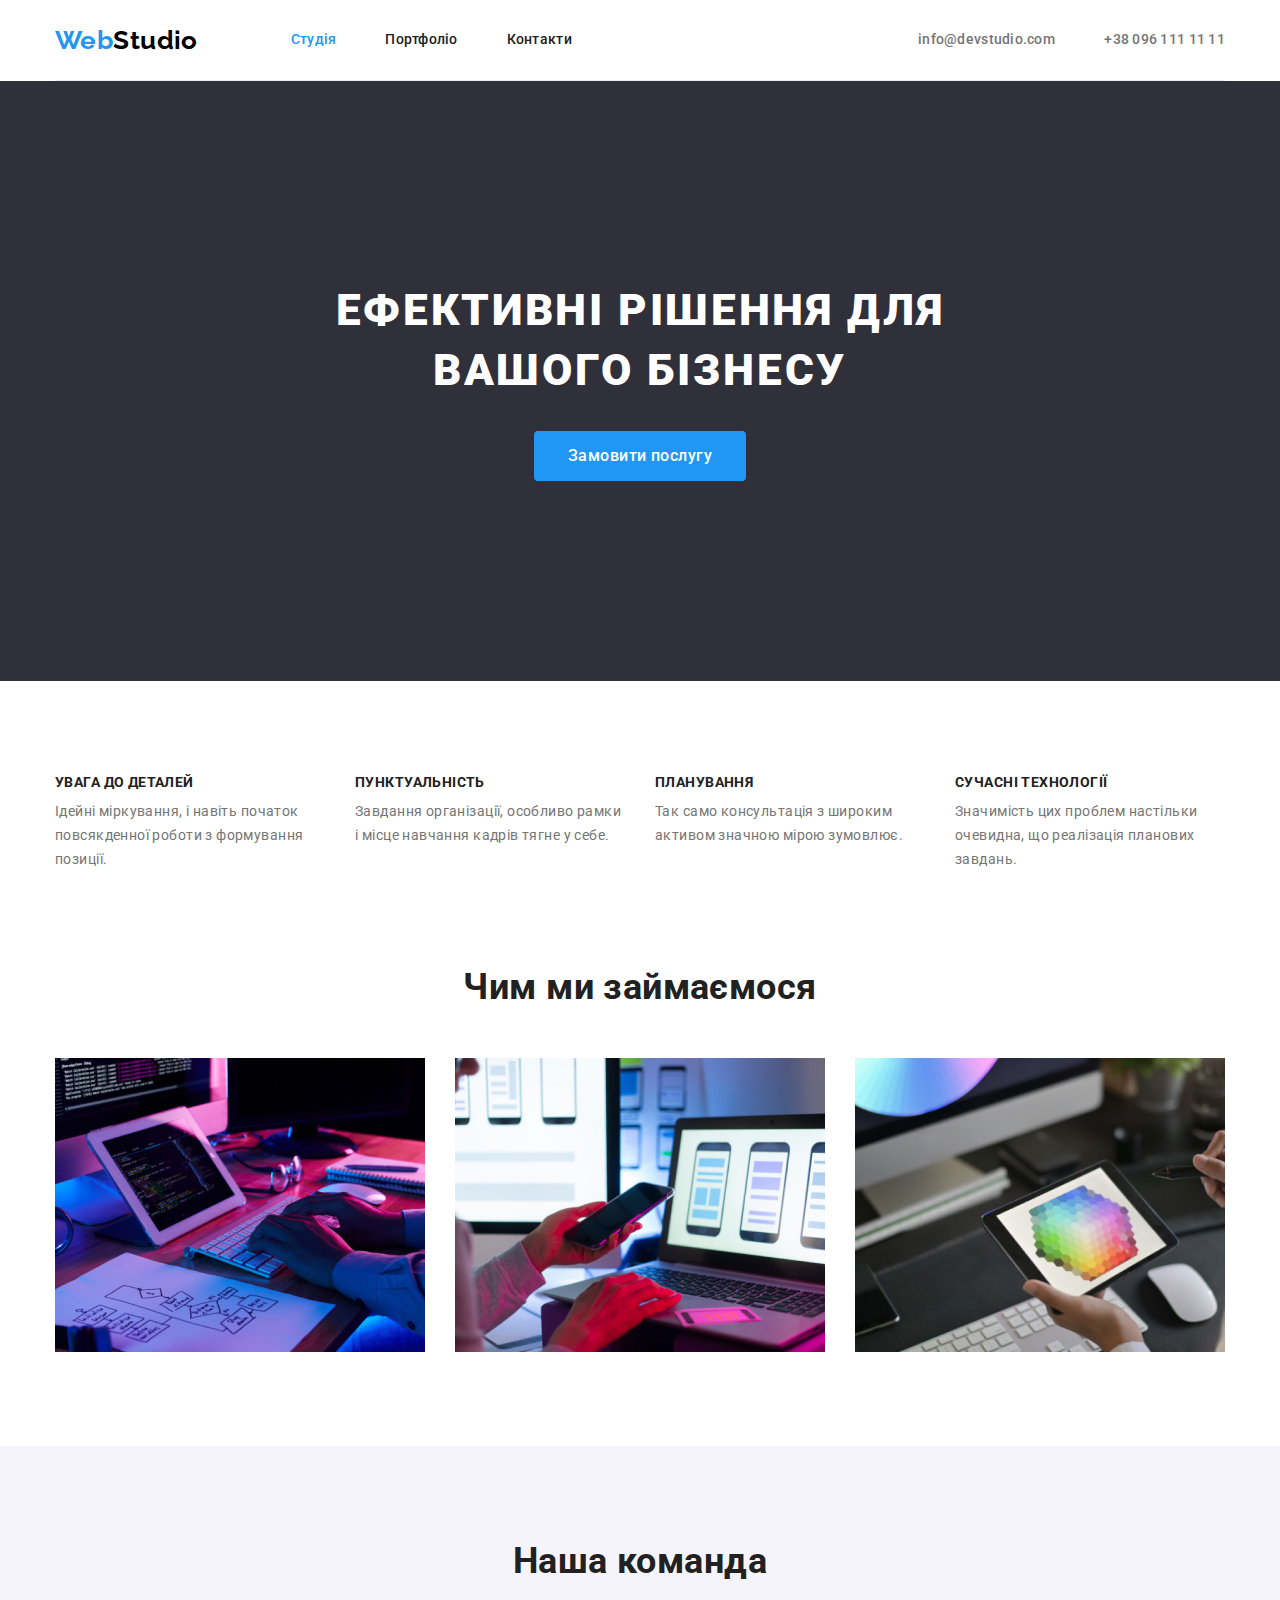
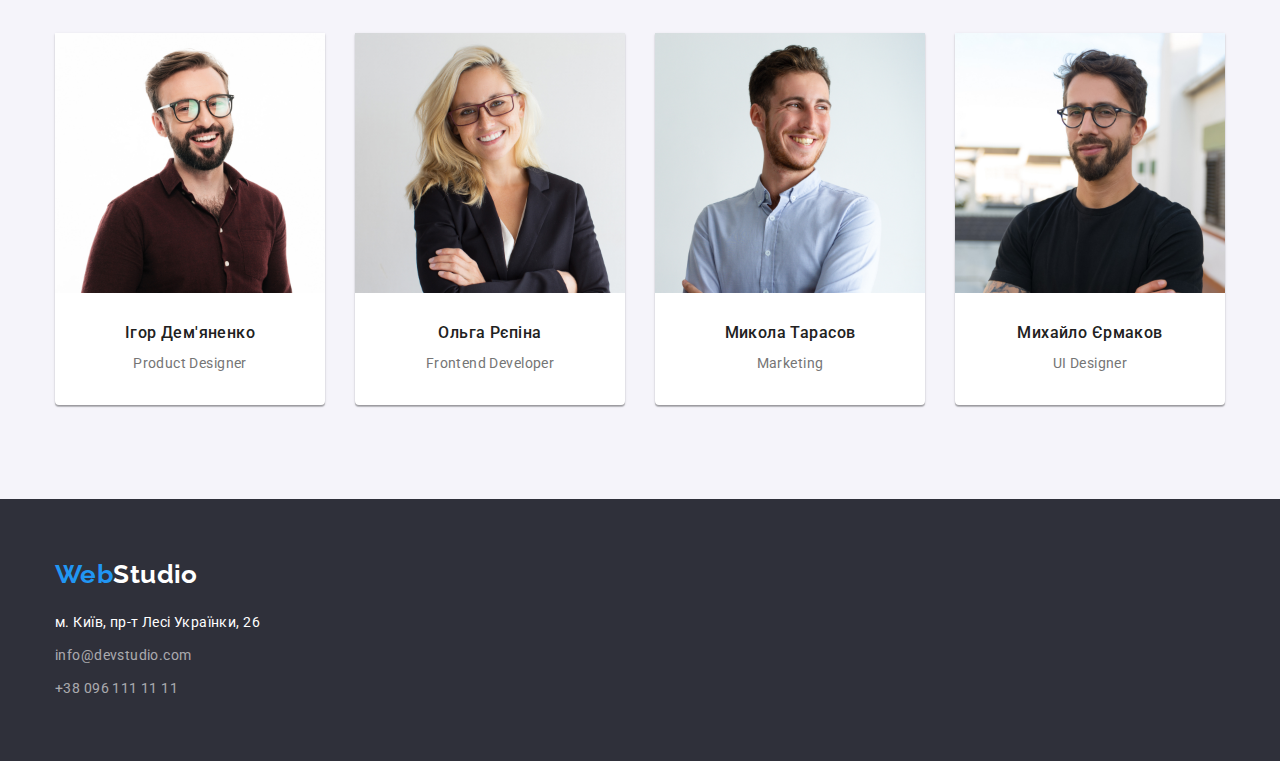
==== index.html @ c817c8e4 "третє дз на перевірку" ====
<!DOCTYPE html>
<html lang="uk">
<head>
    <meta charset="UTF-8">
    <meta http-equiv="X-UA-Compatible" content="IE=edge">
    <meta name="viewport" content="width=device-width, initial-scale=1.0">
    <title>Document</title>
    <link rel="preconnect" href="https://fonts.googleapis.com">
    <link rel="preconnect" href="https://fonts.gstatic.com" crossorigin>
    <link href="https://fonts.googleapis.com/css2?family=Raleway:wght@700&family=Roboto:wght@400;500;700;900&display=swap"
      rel="stylesheet">

    <link rel="stylesheet" href="https://cdnjs.cloudflare.com/ajax/libs/modern-normalize/1.1.0/modern-normalize.min.css">

    <link rel="stylesheet" href="./css/styles.css">
</head>
<body>
  <header class="container">
    <div class="header">
      <nav class="header-nav">
      <a href="" class="logo">
        Web<span class="header-logo-accent">Studio</span>
      </a>
    
      <ul class="header-pagination list">
        <li><a href="./index.html" class="header-pagination-item current">Студія</a></li>
        <li><a href="./portfolio.html" class="header-pagination-item" list>Портфоліо</a></li>
        <li><a href="" class="header-pagination-item" list>Контакти</a></li>
      </ul>
      </nav>

     <ul class="header-contacts list">
      <li><a href="" class="header-contacts-item">info@devstudio.com</a></li>
      <li><a href="" class="header-contacts-item">+38 096 111 11 11</a></li>
     </ul>
    </div>
  </header>

  <main>
    <section class="hero">
      <div class="container hero">
        <h1 class="hero-title">Ефективні рішення для<br>вашого бізнесу</h1>
        <button class="hero-button">Замовити послугу</button>
      </div>
    </section>

    <section class="section">
      <div class="container">
        <h2 class="none">Приорітети в роботі компанії</h2>
        <ul class="list content">
                <li class="content-items">
                  <h3 class="section-subtitle">УВАГА ДО ДЕТАЛЕЙ</h3>
                  <p class="content-text">Ідейні міркування, і навіть початок повсякденної роботи з формування позиції.</p>
                </li>
                <li class="content-items">
                  <h3 class="section-subtitle">ПУНКТУАЛЬНІСТЬ</h3>
                  <p class="content-text">Завдання організації, особливо рамки і місце навчання кадрів тягне у себе.</p>
                </li>
                <li class="content-items">
                  <h3 class="section-subtitle">ПЛАНУВАННЯ</h3>
                  <p class="content-text">Так само консультація з широким активом значною мірою зумовлює.</p>
                </li>
                <li class="content-items">
                  <h3 class="section-subtitle">СУЧАСНІ ТЕХНОЛОГІЇ</h3>
                  <p class="content-text">Значимість цих проблем настільки очевидна, що реалізація планових завдань.</p>
                </li>
        </ul>
      </div>
    </section>
    
    <section class="section">
      <div class="container work">
        <h2 class="section-title">Чим ми займаємося</h2>
        <ul class="list content-work">
          <li class="list">
            <img src="./images/img1.jpg" alt="Людина пише програмний код на планшеті" width="370">
          </li>
          <li class="list">
            <img src="./images/img2.jpg" alt="Дівчина сидить с телефоном в руках за ноутбуком" width="370">
          </li>
          <li class="list">
            <img src="./images/img3.jpg" alt="Людина вибирає колір с колажу на планшеті" width="370">
          </li>
        </ul>      
      </div>
    </section>
    
    <section class="section team">
      <div class="container team">
        <h2 class="section-title">Наша команда</h2>
        <ul class="list">
          <li class="team-portfolio">
            <img src="./images/img4.jpg" alt="Праціник посміхається" width="270">
            <h3 class="section-subject">Ігор Дем'яненко</h3>
            <p class="desc">Product Designer</p>
          </li>
          <li class="team-portfolio">
            <img src="./images/img5.jpg" alt="Працівниця" width="270">
            <h3 class="section-subject">Ольга Рєпіна</h3>
            <p class="desc">Frontend Developer</p>
          </li>
          <li class="team-portfolio">
            <img src="./images/img6.jpg" alt="Праціник посміхається" width="270">
            <h3 class="section-subject">Микола Тарасов</h3>
            <p class="desc">Marketing</p>
          </li>
          <li class="team-portfolio">
            <img src="./images/img7.jpg" alt width="270">
            <h3 class="section-subject">Михайло Єрмаков</h3>
            <p class="desc">UI Designer</p>
          </li>
        </ul>
      </div>
    </section>
  </main>

  <footer class="footer">
    <div class="container">
      <a href="" class="logo">
        Web<span class="footer-logo-accent">Studio</span>
      </a>

      <address class="address">
        <ul class="list">
          <li class="footer-item"><a href="" class="footer-address">м. Київ, пр-т Лесі Українки, 26</a></li>
          <li class="footer-item"><a href="" class="footer-contacts">info@devstudio.com</a></li>
          <li class="footer-item"><a href="" class="footer-contacts">+38 096 111 11 11</a></li>
        </ul>
        </address>
    </div>
  </footer>
</body>
</html>
---- css/styles.css ----
/* другорядний колір тексту  #212121  */
/* основний колір тексту #757575 */
/* акцент #2196F3  */
/* білий #FFFFFF */
/* фон #FFFFFF */
/* другорядний фон #F5F4FA */
/* фон футер герой #2F303A */
/* другорядний текст футер rgba(255, 255, 255, 0.6) */
/*  логотип хедер #000000 #2196F3 */
/* логотип футер #2196F3 #FFFFFF */
/* фон кнопкі #F5F4FA */
/* border: 1px solid #ECECEC; */



:root {
    --primary-text-color: #757575;
    --title-text-color: #212121;
    --accent-color: #2196F3;
    --primary-white-color: #FFFFFF;
    --minor-white-color: #F5F4FA;
    --hero-footer-background-color: #2F303A;
    --footer-text-color:rgba(255, 255, 255, 0.6);
    --header-logo: #000000;
    --primery-border-color: #ECECEC;
}


*,
*::before,
*::after {
    box-sizing: border-box;
}

img  {
    display: block;
}

h1, h2, h3, h4, h5, h6, p {
    margin: 0px;
}

ul {
    list-style: none;
    margin: 0px;
    padding: 0px;
}


body {
    background-color: var(--primary-white-color);
    color: var(--primary-text-color);

    font-family: 'Roboto', sans-serif;
    font-size: 14px;
    line-height: 1.71;
    letter-spacing: 0.03em;
}



.list {
    list-style: none;
    
}

/* 1. header */

.header {
    display: flex;
    justify-content: space-between;
    align-items: center;
    border-bottom: 1px solid var(--primery-border-color);

}

.header-pagination .header-pagination-item.current,
.header-pagination .header-pagination-item.current {
    color: var(--accent-color);
    text-decoration: none;
}

.container {
    width: 1200px;
    padding-left: 15px;
    padding-right: 15px;
    margin: 0 auto;
}

.header-nav {
    display: flex;
    align-items:center;
}

/* 1.1. header-nav */

.logo {
 
    cursor: default;

    color:var(--accent-color);
    
    font-family: 'Raleway';
    font-weight: 700;
    font-size: 26px;
    line-height: 1.19;
    text-decoration: none;
}

.header-logo-accent {
    color:var(--header-logo);
}


.header-pagination-item {
    display: block;

    color: var(--title-text-color);
    
    font-weight: 500;
    font-size: 14px;
    line-height: 1.14;
    letter-spacing: 0.02em;
    text-decoration: none;
}

.header-pagination {
    display: flex;
    width: 281px;
    justify-content: space-between;
    margin-top: 32px;
    margin-bottom: 32px;
    margin-left: 93px;
    padding: 0px;
}

.header-pagination-item:hover {
    color:var(--accent-color);
}

.header-pagination-item:focus {
    color:var(--accent-color);
}


/* 1.2. header-contacts */

.header .header-contacts.list {
    display: flex;
    width: 307px;
    justify-content:space-between;
    margin-top: 0px;
    margin-bottom: 0px;
}

.header-contacts-item {
    display: block;
    
    color:var(--primary-text-color);

    font-weight: 500;
    font-size: 14px;
    line-height: 1.14;
    letter-spacing: 0.02em;
    text-decoration: none;
}

.header-contacts-item:hover {
    color: var(--accent-color);
}

.header-contacts-item:focus {
    color: var(--accent-color);
}

.header-contacts {
    padding: 0px;
}

/* 2. main */

/* 2.1. section-hero */

.hero {
    text-align: center;
    background-color: var(--hero-footer-background-color);
}

.hero-title {
    padding-top: 200px;
    margin-top: 0px;
    margin-bottom: 30px;
    

    color: var(--primary-white-color);
    
    font-weight: 900;
    font-size: 44px;
    line-height: 1.36;
    text-align: center;
    letter-spacing: 0.06em;
    text-transform: uppercase;
}

.hero-button {
    border-radius: 4px;
    padding-left: 32px;
    padding-right: 32px;
    padding-top: 10px;
    padding-bottom: 10px;
    margin-bottom: 200px;

    

    color: var(--primary-white-color);
    background-color: var(--accent-color);
    border-color: transparent;

    font-family: 'Roboto';
    font-weight: 500;
    font-size: 16px;
    line-height: 1.62;
    letter-spacing: 0.03em;
    text-align: center;
}

/* 2.2. section-Приорітети в роботі компанії */

.none {
    display: none;
}

.section-subtitle {
    margin-top: 0px;
    margin-bottom: 10px;


    color: var(--title-text-color);

    font-weight: 700;
    font-size: 14px;
    line-height: 1.14;
    text-transform: uppercase;
}

.content {
    display: flex;
    justify-content: space-between;
    margin: 0px;
    padding: 0px;

}

.content-items {
    display: block;
    width: 270px;
}

.content-text {
    padding: 0px;
    margin: 0px;
}

.list.content {
    margin-top: 94px;
}


/* 2.3. section-Чим ми займаємося */

.container.work {
    margin-top: 94px;
}

.section-title {
    margin: 0px;
    color: var(--title-text-color);

    font-weight: 700;
    font-size: 36px;
    line-height: 1.17;
    text-align: center;
}

.content-work {
    display: flex;
    justify-content: space-between;
    padding-left: 0px;
    margin-top: 0px;
    margin-bottom: 0px;
    
}

.container.work .section-title {
    margin-bottom: 50px;
}

/* 2.3. section-Наша команда */

.section.team {
    background-color: var(--minor-white-color);
    margin-top: 94px;
    
}

.section-subject {
    color: var(--title-text-color);

    font-weight: 500;
    font-size: 16px;
    line-height: 1.19;
}

.desc {
    font-size: 14px;
    line-height: 1.71;
}

.container.team .list {
    display: flex;
    justify-content: space-between;
    margin-top: 0px;
    padding-left: 0px;
    margin-top: 50px;
    margin-bottom: 0px;
    padding-bottom: 94px;

}
.container.team .section-subject {
    margin-top: 30px;
    margin-bottom: 10px;
    text-align: center;
}

.container.team p {
    margin-top: 0px;
    margin-bottom: 30px;
    text-align: center;
    
}

.team-portfolio {
    background-color: var(--primary-white-color);
    box-shadow: 0px 1px 3px rgba(0, 0, 0, 0.12), 0px 1px 1px rgba(0, 0, 0, 0.14), 0px 2px 1px rgba(0, 0, 0, 0.2);
    border-radius: 0px 0px 4px 4px;
}

.container.team .section-title {
    padding-top: 94px;
    margin-top: 0px;
}



/* 3. footer */

.footer {
    background-color: var(--hero-footer-background-color);

}

.footer-logo-accent {
    color: var(--primary-white-color);
}

.footer-contacts {
    cursor: default;
    
    color: var(--footer-text-color);

    text-decoration: none;
}

.footer-address {
    cursor: default;

    color: var(--primary-white-color);

    text-decoration: none;
    
}

.address {
    display: inline;
    font-style: normal;
}

.footer .container {
    padding-top: 60px;
    padding-bottom: 60px;
}


.footer .container .address .list {
    margin-top: 20px;
    margin-bottom: 0px;
    padding-left: 0px;

}

.footer-item {
    margin-bottom: 9px;   
}

.footer .footer-item:last-child {
    margin-bottom: 0px;
}



/* 4. main-portfolio */

.container.main {
    padding-top: 94px;
    padding-bottom: 94px;

}

.main-portfolio-button {
    padding-left: 22px;
    padding-right: 22px;
    padding-top: 6px;
    padding-bottom: 6px;
    border-radius: 4px;
    border: none;

    font-family: 'Roboto';
    font-weight: 500;
    font-size: 16px;
    line-height: 1.62;
    letter-spacing: 0.03em;

    color: var(--title-text-color);

    background-color: var(--minor-white-color);
}

.main-portfolio-button.first {
    padding-left: 25px;
    padding-right: 25px;
}

.btn {
    display: flex;
    width: 575px;
    justify-content: space-between;
    margin: 0 auto;
}



.main-portfolio-button:hover, 
.main-portfolio-button:focus {
    color: var(--primary-white-color);

    background-color: var(--accent-color);

    cursor: pointer;
}

.main-portfolio-title {
    margin-top: 20px;
    padding-left: 24px;
    margin-bottom: 20px;
    
    font-weight: 700;
    font-size: 18px;
    line-height: 2;
    letter-spacing: 0.06em;

    color: var(--title-text-color);
}

.main-portfolio-text {
    padding-bottom: 4px;
    padding-left: 24px;
    
    font-size: 16px;
    line-height: 1.88;
    
}



.list.portfolio {
    display: flex;
    flex-wrap: wrap;
    margin-top: 34px;
    
}

.pages {
    margin-right: 30px;
    margin-bottom: 30px;
}

.pages:nth-child(3n) {
    margin-right: 0px;
}

.pages:nth-last-child(-n+3) {
    margin-bottom: 0px;
}
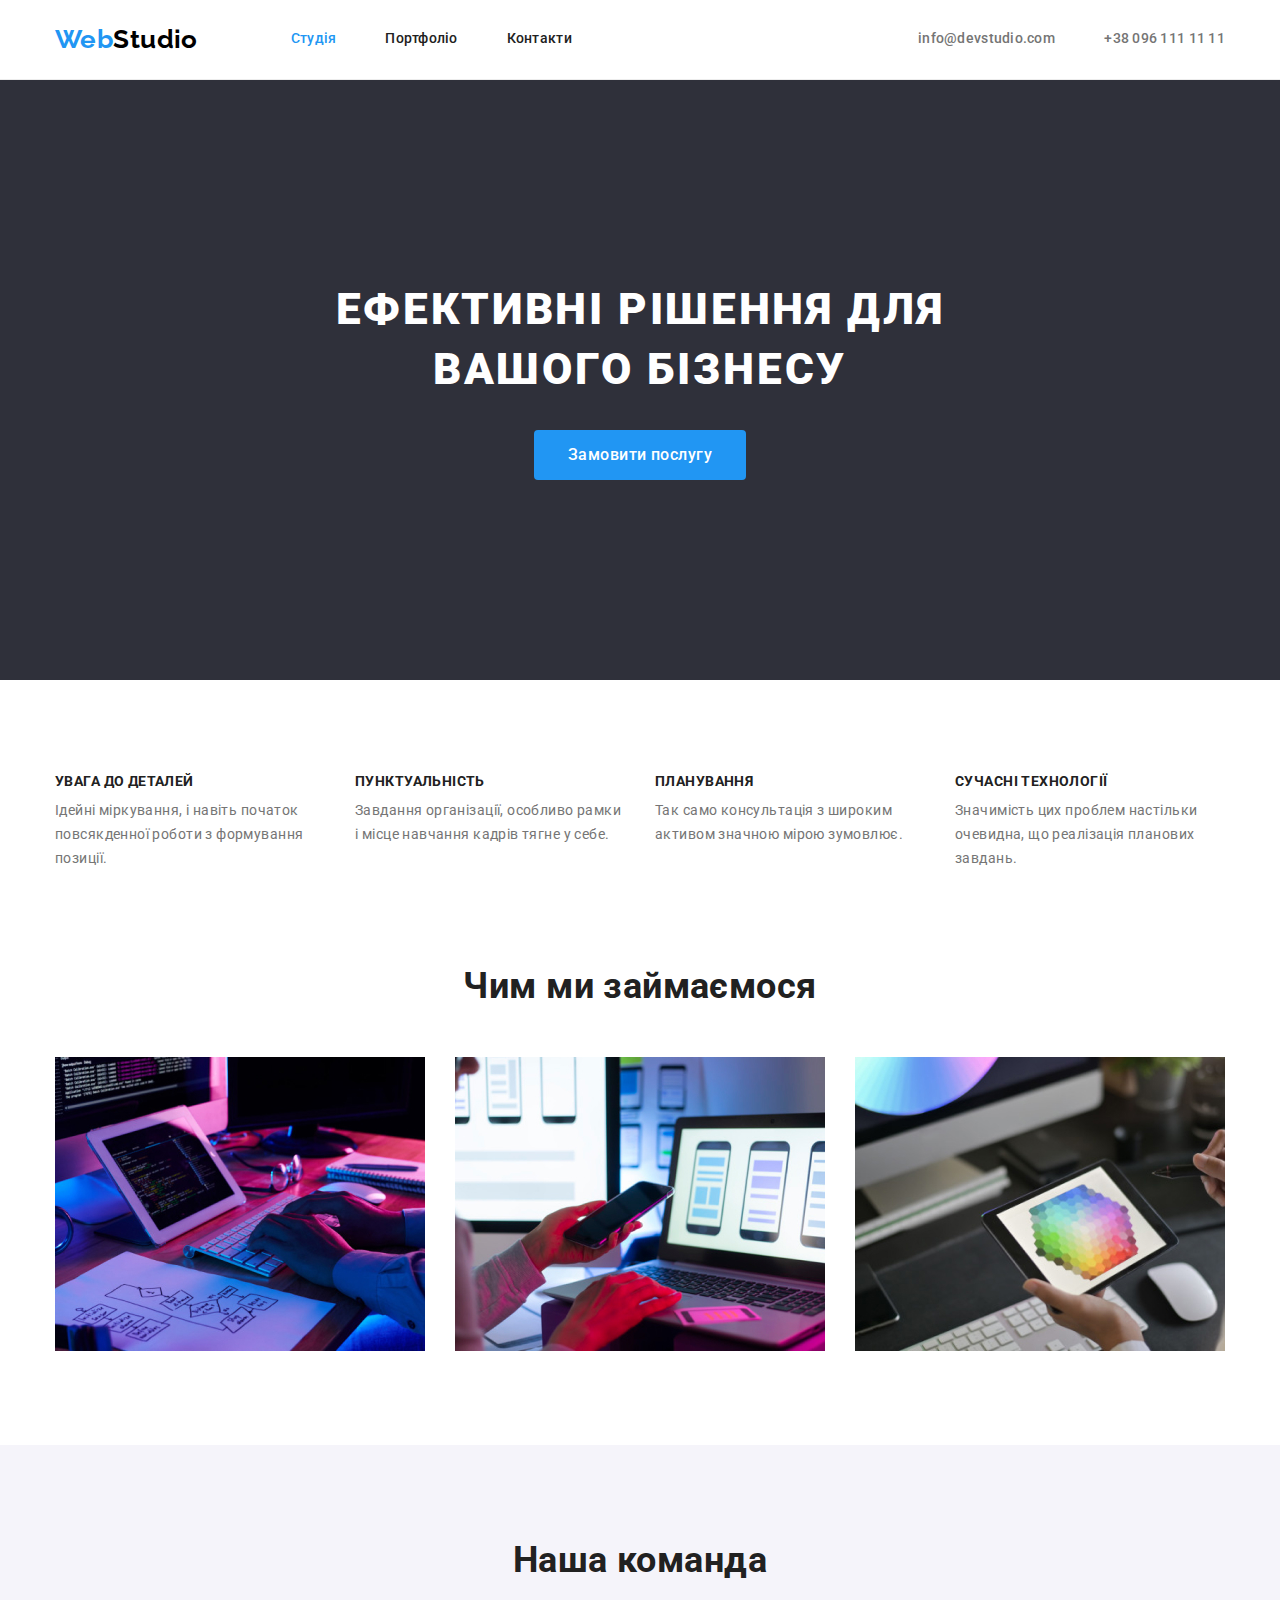
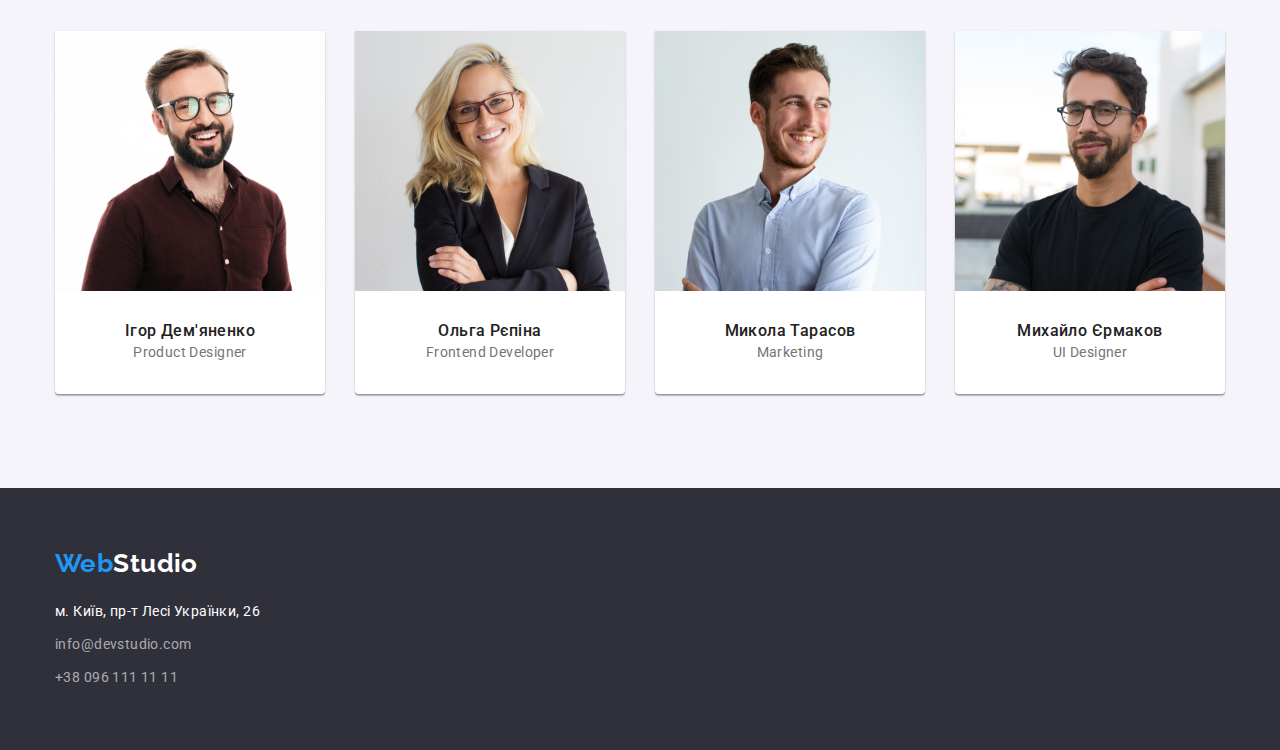
==== commit bc23fe01: "дз3 виправлення зауважень" ====
--- a/index.html
+++ b/index.html
@@ -15,60 +15,60 @@
     <link rel="stylesheet" href="./css/styles.css">
 </head>
 <body>
-  <header class="container">
-    <div class="header">
+  <header class="header-border">
+    <div class="container header">
       <nav class="header-nav">
-      <a href="" class="logo">
+        <a href="" class="logo">
         Web<span class="header-logo-accent">Studio</span>
-      </a>
-    
-      <ul class="header-pagination list">
-        <li><a href="./index.html" class="header-pagination-item current">Студія</a></li>
-        <li><a href="./portfolio.html" class="header-pagination-item" list>Портфоліо</a></li>
-        <li><a href="" class="header-pagination-item" list>Контакти</a></li>
-      </ul>
+        </a>
+
+        <ul class="header-pagination list">
+          <li><a href="./index.html" class="header-pagination-item current">Студія</a></li>
+          <li><a href="./portfolio.html" class="header-pagination-item">Портфоліо</a></li>
+          <li><a href="" class="header-pagination-item">Контакти</a></li>
+        </ul>
       </nav>
 
-     <ul class="header-contacts list">
-      <li><a href="" class="header-contacts-item">info@devstudio.com</a></li>
-      <li><a href="" class="header-contacts-item">+38 096 111 11 11</a></li>
-     </ul>
+      <ul class="header-contacts list">
+        <li><a href="" class="header-contacts-item">info@devstudio.com</a></li>
+        <li><a href="" class="header-contacts-item">+38 096 111 11 11</a></li>
+      </ul>
     </div>
   </header>
 
   <main>
     <section class="hero">
-      <div class="container hero">
+      <div class="container">
         <h1 class="hero-title">Ефективні рішення для<br>вашого бізнесу</h1>
         <button class="hero-button">Замовити послугу</button>
       </div>
     </section>
 
-    <section class="section">
-      <div class="container">
+    <section class="section content">
+      <div class="container content">
         <h2 class="none">Приорітети в роботі компанії</h2>
         <ul class="list content">
-                <li class="content-items">
-                  <h3 class="section-subtitle">УВАГА ДО ДЕТАЛЕЙ</h3>
-                  <p class="content-text">Ідейні міркування, і навіть початок повсякденної роботи з формування позиції.</p>
-                </li>
-                <li class="content-items">
-                  <h3 class="section-subtitle">ПУНКТУАЛЬНІСТЬ</h3>
-                  <p class="content-text">Завдання організації, особливо рамки і місце навчання кадрів тягне у себе.</p>
-                </li>
-                <li class="content-items">
-                  <h3 class="section-subtitle">ПЛАНУВАННЯ</h3>
-                  <p class="content-text">Так само консультація з широким активом значною мірою зумовлює.</p>
-                </li>
-                <li class="content-items">
-                  <h3 class="section-subtitle">СУЧАСНІ ТЕХНОЛОГІЇ</h3>
-                  <p class="content-text">Значимість цих проблем настільки очевидна, що реалізація планових завдань.</p>
-                </li>
+          <li class="content-items">
+            <h3 class="section-subtitle">УВАГА ДО ДЕТАЛЕЙ</h3>
+             <p class="content-text">Ідейні міркування, і навіть початок повсякденної роботи з формування позиції.</p>
+          </li>
+          <li class="content-items">
+            <h3 class="section-subtitle">ПУНКТУАЛЬНІСТЬ</h3>
+            <p class="content-text">Завдання організації, особливо рамки і місце навчання кадрів тягне у себе.</p>
+          </li>
+          <li class="content-items">
+            <h3 class="section-subtitle">ПЛАНУВАННЯ</h3>
+            <p class="content-text">Так само консультація з широким активом значною мірою зумовлює.</p>
+          </li>
+          <li class="content-items">
+            <h3 class="section-subtitle">СУЧАСНІ ТЕХНОЛОГІЇ</h3>
+            <p class="content-text">Значимість цих проблем настільки очевидна, що реалізація планових завдань.</p>
+          </li>
         </ul>
       </div>
     </section>
     
-    <section class="section">
+    <section class="section work">
       <div class="container work">
         <h2 class="section-title">Чим ми займаємося</h2>
         <ul class="list content-work">
@@ -91,23 +91,31 @@
         <ul class="list">
           <li class="team-portfolio">
             <img src="./images/img4.jpg" alt="Праціник посміхається" width="270">
-            <h3 class="section-subject">Ігор Дем'яненко</h3>
-            <p class="desc">Product Designer</p>
+            <div class="team-portfolio-info">
+              <h3 class="section-subject">Ігор Дем'яненко</h3>
+              <p class="desc">Product Designer</p>
+            </div>
           </li>
           <li class="team-portfolio">
             <img src="./images/img5.jpg" alt="Працівниця" width="270">
-            <h3 class="section-subject">Ольга Рєпіна</h3>
-            <p class="desc">Frontend Developer</p>
+            <div class="team-portfolio-info">
+              <h3 class="section-subject">Ольга Рєпіна</h3>
+              <p class="desc">Frontend Developer</p>
+            </div>
           </li>
           <li class="team-portfolio">
             <img src="./images/img6.jpg" alt="Праціник посміхається" width="270">
-            <h3 class="section-subject">Микола Тарасов</h3>
-            <p class="desc">Marketing</p>
+            <div class="team-portfolio-info">
+              <h3 class="section-subject">Микола Тарасов</h3>
+              <p class="desc">Marketing</p>
+            </div>
           </li>
           <li class="team-portfolio">
             <img src="./images/img7.jpg" alt width="270">
-            <h3 class="section-subject">Михайло Єрмаков</h3>
-            <p class="desc">UI Designer</p>
+            <div class="team-portfolio-info">
+              <h3 class="section-subject">Михайло Єрмаков</h3>
+              <p class="desc">UI Designer</p>
+            </div>
           </li>
         </ul>
       </div>
--- a/css/styles.css
+++ b/css/styles.css
@@ -61,7 +61,6 @@
 
 .list {
     list-style: none;
-    
 }
 
 /* 1. header */
@@ -70,8 +69,6 @@
     display: flex;
     justify-content: space-between;
     align-items: center;
-    border-bottom: 1px solid var(--primery-border-color);
-
 }
 
 .header-pagination .header-pagination-item.current,
@@ -92,6 +89,13 @@
     align-items:center;
 }
 
+.header-border {
+    padding-top: 24px;
+    padding-bottom: 24px;
+
+    border-bottom: 1px solid var(--primery-border-color);
+}
+
 /* 1.1. header-nav */
 
 .logo {
@@ -128,8 +132,7 @@
     display: flex;
     width: 281px;
     justify-content: space-between;
-    margin-top: 32px;
-    margin-bottom: 32px;
+
     margin-left: 93px;
     padding: 0px;
 }
@@ -182,15 +185,16 @@
 /* 2.1. section-hero */
 
 .hero {
+    padding-top: 200px;
+    padding-bottom: 200px;
     text-align: center;
     background-color: var(--hero-footer-background-color);
 }
 
+
+
 .hero-title {
-    padding-top: 200px;
     margin-top: 0px;
-    margin-bottom: 30px;
-    
 
     color: var(--primary-white-color);
     
@@ -208,7 +212,7 @@
     padding-right: 32px;
     padding-top: 10px;
     padding-bottom: 10px;
-    margin-bottom: 200px;
+    margin-top: 30px;
 
     
 
@@ -230,6 +234,11 @@
     display: none;
 }
 
+.section.content {
+    padding-top: 94px;
+    padding-bottom: 47px;
+}
+
 .section-subtitle {
     margin-top: 0px;
     margin-bottom: 10px;
@@ -243,7 +252,9 @@
     text-transform: uppercase;
 }
 
-.content {
+
+
+.container.content .content {
     display: flex;
     justify-content: space-between;
     margin: 0px;
@@ -261,15 +272,14 @@
     margin: 0px;
 }
 
-.list.content {
-    margin-top: 94px;
-}
+
 
 
 /* 2.3. section-Чим ми займаємося */
 
-.container.work {
-    margin-top: 94px;
+.section.work {
+    padding-top: 47px;
+    padding-bottom: 94px;
 }
 
 .section-title {
@@ -298,10 +308,13 @@
 /* 2.3. section-Наша команда */
 
 .section.team {
+    padding-top: 94px;
+    padding-bottom: 94px;
+
     background-color: var(--minor-white-color);
-    margin-top: 94px;
-    
-}
+}
+
+
 
 .section-subject {
     color: var(--title-text-color);
@@ -323,21 +336,9 @@
     padding-left: 0px;
     margin-top: 50px;
     margin-bottom: 0px;
-    padding-bottom: 94px;
-
-}
-.container.team .section-subject {
-    margin-top: 30px;
-    margin-bottom: 10px;
-    text-align: center;
-}
-
-.container.team p {
-    margin-top: 0px;
-    margin-bottom: 30px;
-    text-align: center;
-    
-}
+}
+
+
 
 .team-portfolio {
     background-color: var(--primary-white-color);
@@ -345,19 +346,27 @@
     border-radius: 0px 0px 4px 4px;
 }
 
-.container.team .section-title {
-    padding-top: 94px;
-    margin-top: 0px;
-}
+.team-portfolio-info {
+    padding-top: 30px;
+    padding-bottom: 30px;
+    text-align: center;
+}
+
 
 
 
 /* 3. footer */
 
 .footer {
+    padding-top: 60px;
+    padding-bottom: 60px;
+
     background-color: var(--hero-footer-background-color);
-
-}
+}
+
+
+
+
 
 .footer-logo-accent {
     color: var(--primary-white-color);
@@ -385,10 +394,7 @@
     font-style: normal;
 }
 
-.footer .container {
-    padding-top: 60px;
-    padding-bottom: 60px;
-}
+
 
 
 .footer .container .address .list {
@@ -410,7 +416,7 @@
 
 /* 4. main-portfolio */
 
-.container.main {
+.section-main {
     padding-top: 94px;
     padding-bottom: 94px;
 
@@ -485,7 +491,7 @@
 .list.portfolio {
     display: flex;
     flex-wrap: wrap;
-    margin-top: 34px;
+    margin-top: 50px;
     
 }
 
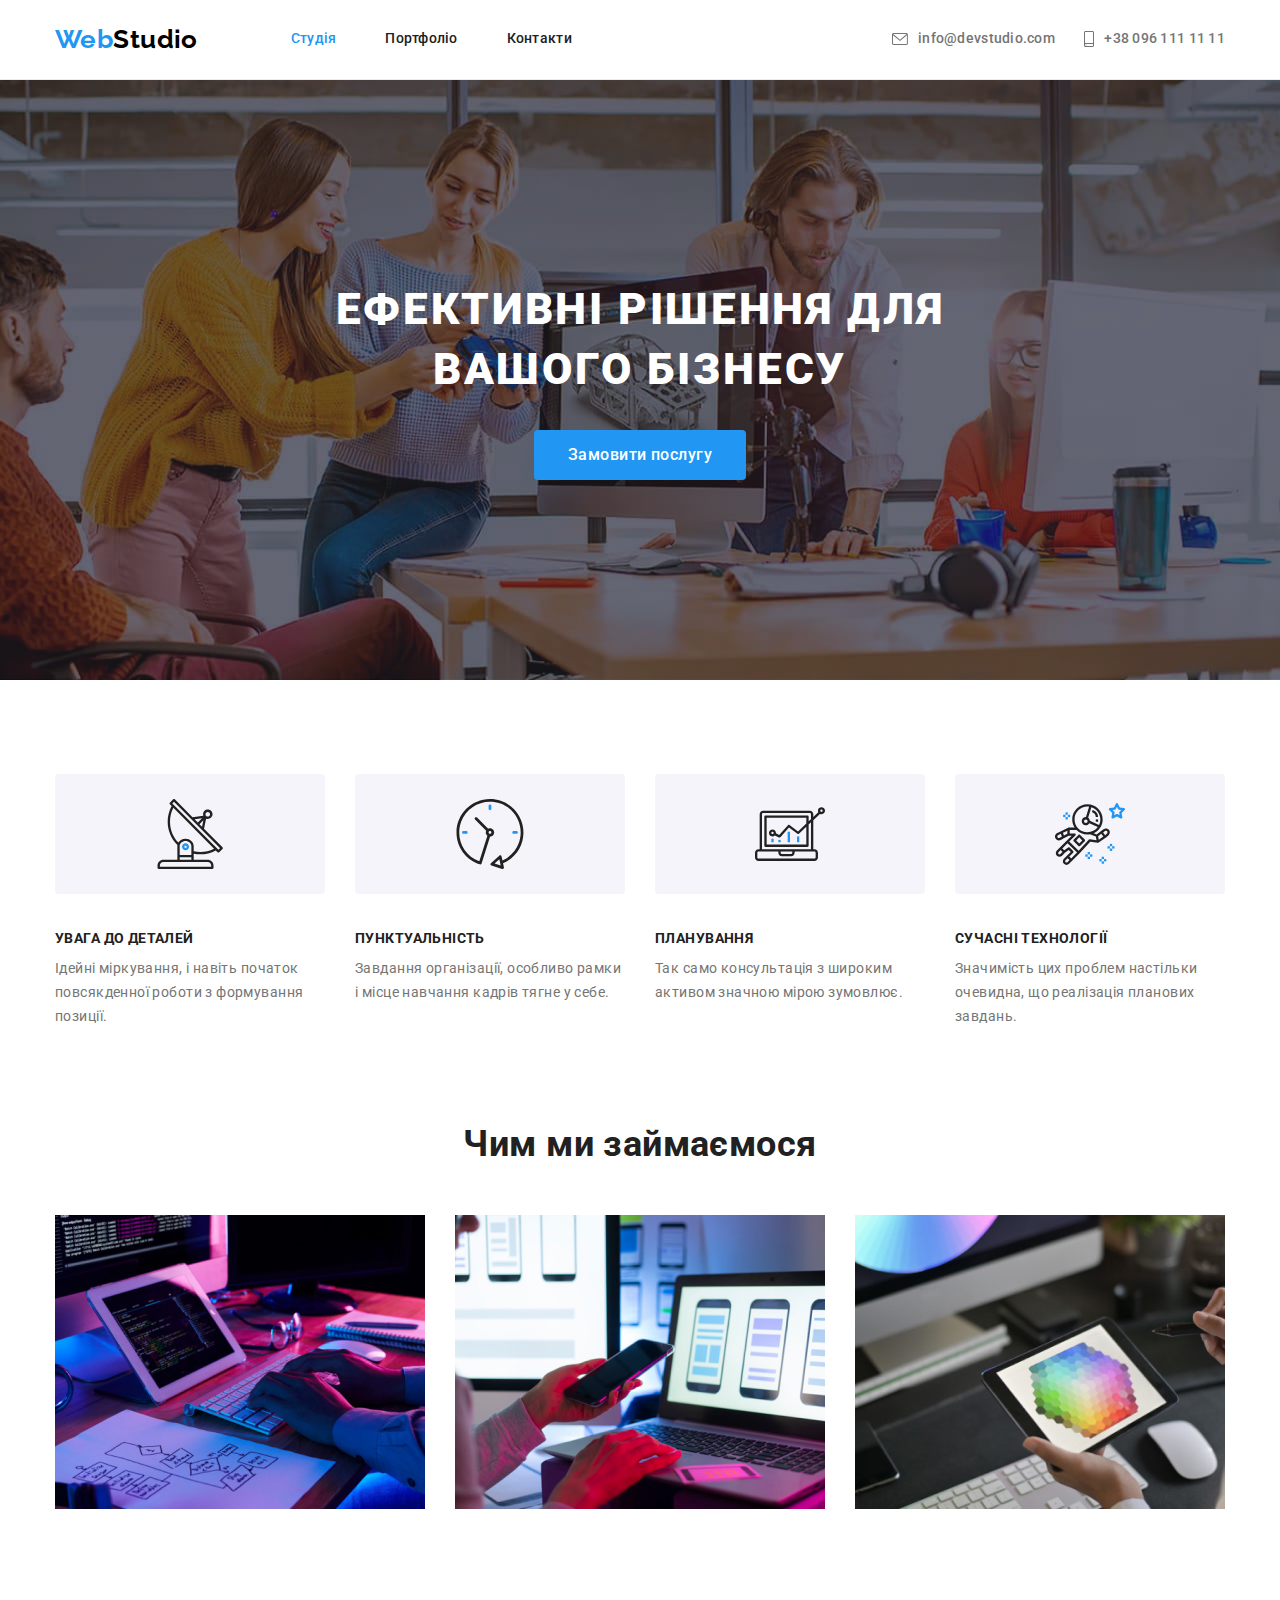
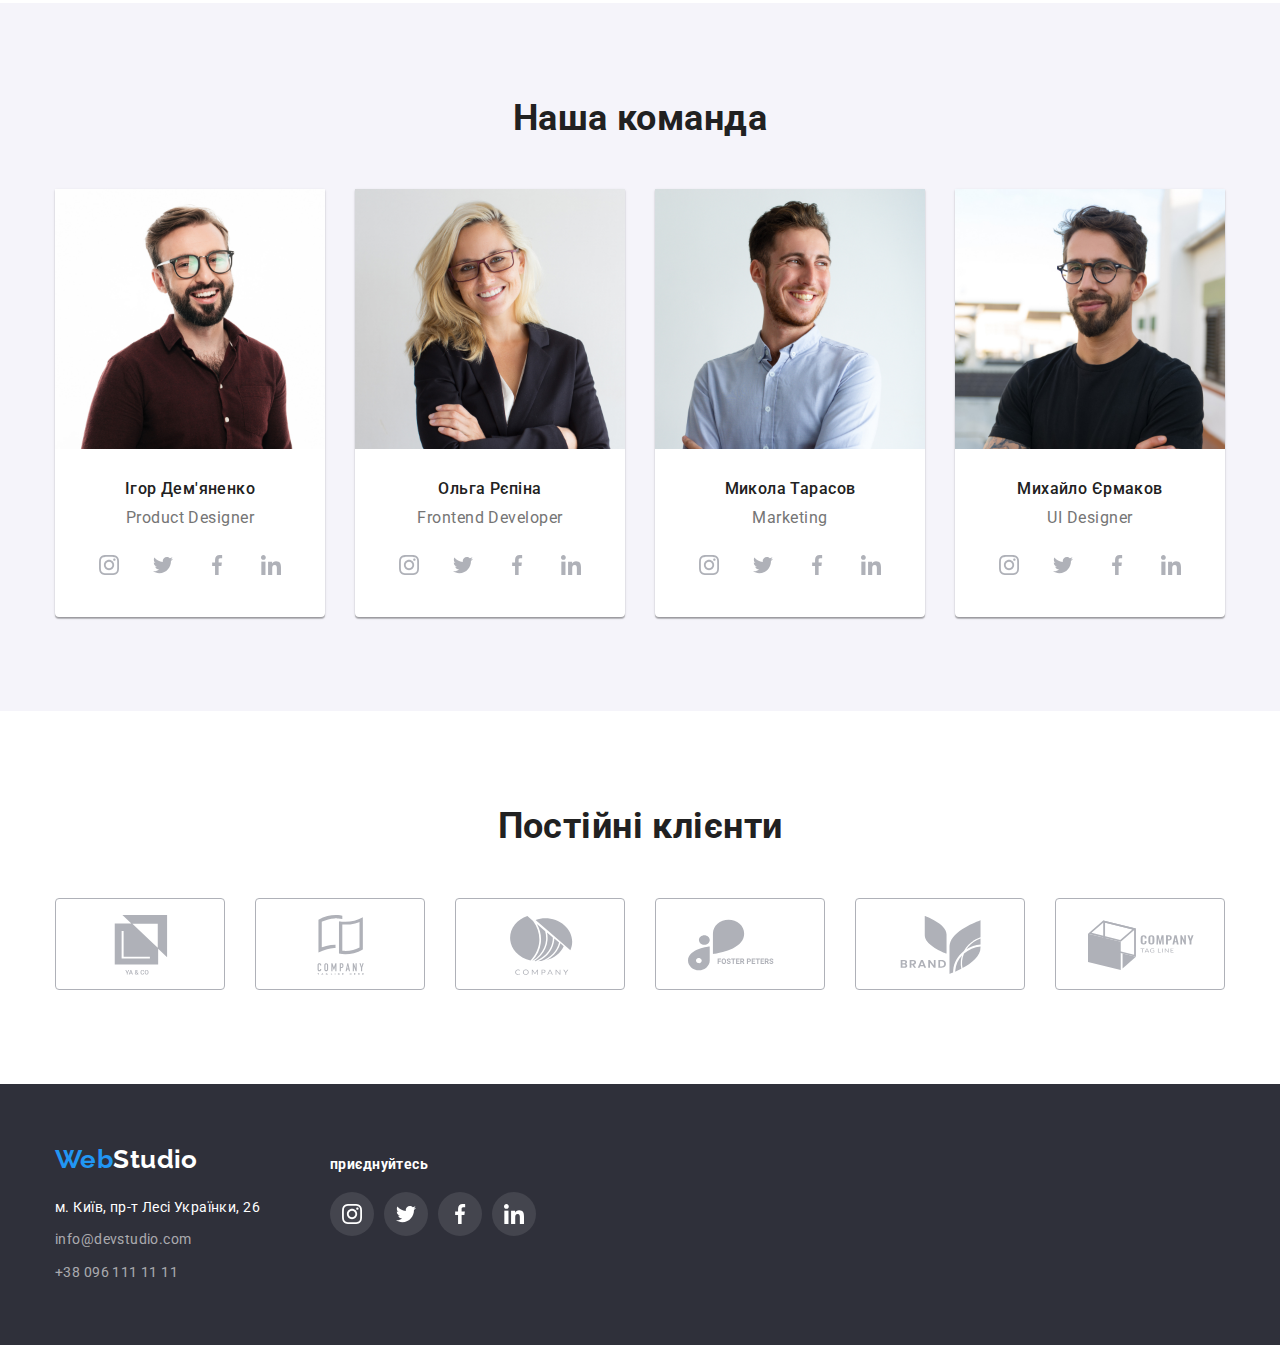
==== commit 8ec77621: "дз4 на перевірку" ====
--- a/index.html
+++ b/index.html
@@ -30,8 +30,21 @@
       </nav>
 
       <ul class="header-contacts list">
-        <li><a href="" class="header-contacts-item">info@devstudio.com</a></li>
-        <li><a href="" class="header-contacts-item">+38 096 111 11 11</a></li>
+        <li>
+          <a href="" class="header-contacts-item">
+            <svg class="contact-icon" width="16" height="12">
+              <use href="./images/symbol-defs.svg#icon-1"></use>
+            </svg>
+            info@devstudio.com</a>
+        </li>
+        <li>
+          <a href="" class="header-contacts-item">
+            <svg class="contact-icon"  width="10" height="16">
+              <use href="./images/symbol-defs.svg#icon-2"></use>
+            </svg>
+            +38 096 111 11 11
+          </a>
+        </li>
       </ul>
     </div>
   </header>
@@ -49,18 +62,30 @@
         <h2 class="none">Приорітети в роботі компанії</h2>
         <ul class="list content">
           <li class="content-items">
+            <svg class="content-icon" >
+              <use href="./images/symbol-defs.svg#icon-3"></use>
+            </svg>
             <h3 class="section-subtitle">УВАГА ДО ДЕТАЛЕЙ</h3>
-             <p class="content-text">Ідейні міркування, і навіть початок повсякденної роботи з формування позиції.</p>
+            <p class="content-text">Ідейні міркування, і навіть початок повсякденної роботи з формування позиції.</p>
           </li>
           <li class="content-items">
+            <svg class="content-icon">
+              <use href="./images/symbol-defs.svg#icon-4"></use>
+            </svg>
             <h3 class="section-subtitle">ПУНКТУАЛЬНІСТЬ</h3>
             <p class="content-text">Завдання організації, особливо рамки і місце навчання кадрів тягне у себе.</p>
           </li>
           <li class="content-items">
+            <svg class="content-icon">
+              <use href="./images/symbol-defs.svg#icon-5"></use>
+            </svg>
             <h3 class="section-subtitle">ПЛАНУВАННЯ</h3>
             <p class="content-text">Так само консультація з широким активом значною мірою зумовлює.</p>
           </li>
           <li class="content-items">
+            <svg class="content-icon">
+              <use href="./images/symbol-defs.svg#icon-6"></use>
+            </svg>
             <h3 class="section-subtitle">СУЧАСНІ ТЕХНОЛОГІЇ</h3>
             <p class="content-text">Значимість цих проблем настільки очевидна, що реалізація планових завдань.</p>
           </li>
@@ -94,6 +119,28 @@
             <div class="team-portfolio-info">
               <h3 class="section-subject">Ігор Дем'яненко</h3>
               <p class="desc">Product Designer</p>
+              <ul class="contact-team-list">
+                <li class="contact-team-items">
+                  <svg class="contact-team" width="20" height="20">
+                    <use href="./images/symbol-defs.svg#icon-7"></use>
+                  </svg>
+                </li>
+                <li class="contact-team-items">
+                  <svg class="contact-team" width="20" height="20">
+                    <use href="./images/symbol-defs.svg#icon-8"></use>
+                  </svg>
+                 </li>
+                <li class="contact-team-items">
+                  <svg class="contact-team" width="20" height="20">
+                    <use href="./images/symbol-defs.svg#icon-9"></use>
+                  </svg>
+                </li>
+                <li class="contact-team-items">
+                  <svg class="contact-team" width="20" height="20">
+                    <use href="./images/symbol-defs.svg#icon-10"></use>
+                  </svg>
+                </li>
+              </ul>
             </div>
           </li>
           <li class="team-portfolio">
@@ -101,6 +148,28 @@
             <div class="team-portfolio-info">
               <h3 class="section-subject">Ольга Рєпіна</h3>
               <p class="desc">Frontend Developer</p>
+              <ul class="contact-team-list">
+                <li class="contact-team-items">
+                  <svg class="contact-team" width="20" height="20">
+                    <use href="./images/symbol-defs.svg#icon-7"></use>
+                  </svg>
+                </li>
+                <li class="contact-team-items">
+                  <svg class="contact-team" width="20" height="20">
+                    <use href="./images/symbol-defs.svg#icon-8"></use>
+                  </svg>
+                </li>
+                <li class="contact-team-items">
+                  <svg class="contact-team" width="20" height="20">
+                    <use href="./images/symbol-defs.svg#icon-9"></use>
+                  </svg>
+                </li>
+                <li class="contact-team-items">
+                  <svg class="contact-team" width="20" height="20">
+                    <use href="./images/symbol-defs.svg#icon-10"></use>
+                  </svg>
+                </li>
+              </ul>
             </div>
           </li>
           <li class="team-portfolio">
@@ -108,6 +177,28 @@
             <div class="team-portfolio-info">
               <h3 class="section-subject">Микола Тарасов</h3>
               <p class="desc">Marketing</p>
+              <ul class="contact-team-list">
+                <li class="contact-team-items">
+                  <svg class="contact-team" width="20" height="20">
+                    <use href="./images/symbol-defs.svg#icon-7"></use>
+                  </svg>
+                </li>
+                <li class="contact-team-items">
+                  <svg class="contact-team" width="20" height="20">
+                    <use href="./images/symbol-defs.svg#icon-8"></use>
+                  </svg>
+                </li>
+                <li class="contact-team-items">
+                  <svg class="contact-team" width="20" height="20">
+                    <use href="./images/symbol-defs.svg#icon-9"></use>
+                  </svg>
+                </li>
+                <li class="contact-team-items">
+                  <svg class="contact-team" width="20" height="20">
+                    <use href="./images/symbol-defs.svg#icon-10"></use>
+                  </svg>
+                </li>
+              </ul>
             </div>
           </li>
           <li class="team-portfolio">
@@ -115,26 +206,114 @@
             <div class="team-portfolio-info">
               <h3 class="section-subject">Михайло Єрмаков</h3>
               <p class="desc">UI Designer</p>
+              <ul class="contact-team-list">
+                <li class="contact-team-items">
+                  <svg class="contact-team" width="20" height="20">
+                    <use href="./images/symbol-defs.svg#icon-7"></use>
+                  </svg>
+                </li>
+                <li class="contact-team-items">
+                  <svg class="contact-team" width="20" height="20">
+                    <use href="./images/symbol-defs.svg#icon-8"></use>
+                  </svg>
+                </li>
+                <li class="contact-team-items">
+                  <svg class="contact-team" width="20" height="20">
+                    <use href="./images/symbol-defs.svg#icon-9"></use>
+                  </svg>
+                </li>
+                <li class="contact-team-items">
+                  <svg class="contact-team" width="20" height="20">
+                    <use href="./images/symbol-defs.svg#icon-10"></use>
+                  </svg>
+                </li>
+              </ul>
             </div>
           </li>
         </ul>
       </div>
     </section>
+
+    <section class="section customers">
+      <div class="container customers">
+        <h2 class="section-title">Постійні клієнти</h2>
+        <ul class="list customers">
+          <li class="customers-items">
+            <svg class="customers-icon" width="106" height="60">
+              <use href="./images/symbol-defs.svg#icon-11"></use>
+            </svg>
+          </li>
+          <li class="customers-items">
+            <svg class="customers-icon" width="106" height="60">
+              <use href="./images/symbol-defs.svg#icon-12"></use>
+            </svg>
+          </li>
+          <li class="customers-items">
+            <svg class="customers-icon" width="106" height="60">
+              <use href="./images/symbol-defs.svg#icon-13"></use>
+            </svg>
+          </li>
+          <li class="customers-items">
+            <svg class="customers-icon" width="106" height="60">
+              <use href="./images/symbol-defs.svg#icon-14"></use>
+            </svg>
+          </li>
+          <li class="customers-items">
+            <svg class="customers-icon" width="106" height="60">
+              <use href="./images/symbol-defs.svg#icon-15"></use>
+            </svg>
+          </li>
+          <li class="customers-items">
+            <svg class="customers-icon" width="106" height="60">
+              <use href="./images/symbol-defs.svg#icon-16"></use>
+            </svg>
+          </li>
+        </ul>
+      </div>
+    </section>
   </main>
 
   <footer class="footer">
-    <div class="container">
-      <a href="" class="logo">
-        Web<span class="footer-logo-accent">Studio</span>
-      </a>
-
-      <address class="address">
-        <ul class="list">
-          <li class="footer-item"><a href="" class="footer-address">м. Київ, пр-т Лесі Українки, 26</a></li>
-          <li class="footer-item"><a href="" class="footer-contacts">info@devstudio.com</a></li>
-          <li class="footer-item"><a href="" class="footer-contacts">+38 096 111 11 11</a></li>
-        </ul>
+    <div class="container footer-all">
+      <div>
+        <a href="" class="logo">
+          Web<span class="footer-logo-accent">Studio</span>
+        </a>
+
+        <address class="address">
+          <ul class="list">
+            <li class="footer-item"><a href="" class="footer-address">м. Київ, пр-т Лесі Українки, 26</a></li>
+            <li class="footer-item"><a href="" class="footer-contacts">info@devstudio.com</a></li>
+            <li class="footer-item"><a href="" class="footer-contacts">+38 096 111 11 11</a></li>
+          </ul>
         </address>
+      </div>
+
+      <div class="contact-footer">
+        <h3 class="contact-footer-title">приєднуйтесь</h3>
+        <ul class="contact-footer-item">
+          <li class="contact-team-items footer-icon">
+             <svg class="contact-team" width="20" height="20">
+              <use href="./images/symbol-defs.svg#icon-7"></use>
+            </svg>
+          </li>
+          <li class="contact-team-items footer-icon">
+            <svg class="contact-team" width="20" height="20">
+              <use href="./images/symbol-defs.svg#icon-8"></use>
+            </svg>
+          </li>
+          <li class="contact-team-items footer-icon">
+            <svg class="contact-team" width="20" height="20">
+              <use href="./images/symbol-defs.svg#icon-9"></use>
+            </svg>
+          </li>
+          <li class="contact-team-items footer-icon">
+            <svg class="contact-team" width="20" height="20">
+              <use href="./images/symbol-defs.svg#icon-10"></use>
+            </svg>
+          </li>
+        </ul> 
+      </div>
     </div>
   </footer>
 </body>
--- a/css/styles.css
+++ b/css/styles.css
@@ -20,7 +20,7 @@
     --primary-white-color: #FFFFFF;
     --minor-white-color: #F5F4FA;
     --hero-footer-background-color: #2F303A;
-    --footer-text-color:rgba(255, 255, 255, 0.6);
+    --footer-text-color: rgba(255, 255, 255, 0.6);
     --header-logo: #000000;
     --primery-border-color: #ECECEC;
 }
@@ -32,12 +32,19 @@
     box-sizing: border-box;
 }
 
-img  {
+img {
     display: block;
 }
 
-h1, h2, h3, h4, h5, h6, p {
+h1,
+h2,
+h3,
+h4,
+h5,
+h6,
+p {
     margin: 0px;
+    padding: 0px;
 }
 
 ul {
@@ -86,7 +93,7 @@
 
 .header-nav {
     display: flex;
-    align-items:center;
+    align-items: center;
 }
 
 .header-border {
@@ -99,11 +106,11 @@
 /* 1.1. header-nav */
 
 .logo {
- 
+
     cursor: default;
 
-    color:var(--accent-color);
-    
+    color: var(--accent-color);
+
     font-family: 'Raleway';
     font-weight: 700;
     font-size: 26px;
@@ -112,7 +119,7 @@
 }
 
 .header-logo-accent {
-    color:var(--header-logo);
+    color: var(--header-logo);
 }
 
 
@@ -120,7 +127,7 @@
     display: block;
 
     color: var(--title-text-color);
-    
+
     font-weight: 500;
     font-size: 14px;
     line-height: 1.14;
@@ -138,11 +145,11 @@
 }
 
 .header-pagination-item:hover {
-    color:var(--accent-color);
+    color: var(--accent-color);
 }
 
 .header-pagination-item:focus {
-    color:var(--accent-color);
+    color: var(--accent-color);
 }
 
 
@@ -150,16 +157,18 @@
 
 .header .header-contacts.list {
     display: flex;
-    width: 307px;
-    justify-content:space-between;
+    width: 333px;
+    justify-content: space-between;
     margin-top: 0px;
     margin-bottom: 0px;
 }
 
 .header-contacts-item {
     display: block;
-    
-    color:var(--primary-text-color);
+    align-items: center;
+
+    color: var(--primary-text-color);
+    fill: var(--primary-text-color);
 
     font-weight: 500;
     font-size: 14px;
@@ -170,6 +179,8 @@
 
 .header-contacts-item:hover {
     color: var(--accent-color);
+    fill: var(--accent-color);
+
 }
 
 .header-contacts-item:focus {
@@ -180,24 +191,42 @@
     padding: 0px;
 }
 
+.contact-icon {
+    margin-right: 10px;
+}
+
+.header-contacts a {
+    display: flex;
+}
+
 /* 2. main */
 
 /* 2.1. section-hero */
 
 .hero {
+    max-width: 1600px;
     padding-top: 200px;
     padding-bottom: 200px;
+    margin-left: auto;
+    margin-right: auto;
     text-align: center;
-    background-color: var(--hero-footer-background-color);
-}
-
+
+    background-image: linear-gradient(
+        to right,
+        rgba(47, 48, 58, 0.4),
+        rgba(47, 48, 58, 0.4)), 
+    url(../images/fonhero.jpg);
+    background-repeat: no-repeat;
+    background-position: center;
+
+}
 
 
 .hero-title {
     margin-top: 0px;
 
     color: var(--primary-white-color);
-    
+
     font-weight: 900;
     font-size: 44px;
     line-height: 1.36;
@@ -214,7 +243,7 @@
     padding-bottom: 10px;
     margin-top: 30px;
 
-    
+
 
     color: var(--primary-white-color);
     background-color: var(--accent-color);
@@ -272,7 +301,20 @@
     margin: 0px;
 }
 
-
+.content-icon {
+    width: 270px;
+    height: 120px;
+    
+    padding-left: 100px;
+    padding-right: 100px;
+    padding-top: 25px;
+    padding-bottom: 25px;
+    margin-bottom: 30px;
+    
+    border-radius: 4px;
+    background: #F5F4FA;
+    
+}
 
 
 /* 2.3. section-Чим ми займаємося */
@@ -298,7 +340,7 @@
     padding-left: 0px;
     margin-top: 0px;
     margin-bottom: 0px;
-    
+
 }
 
 .container.work .section-title {
@@ -317,6 +359,7 @@
 
 
 .section-subject {
+
     color: var(--title-text-color);
 
     font-weight: 500;
@@ -325,8 +368,16 @@
 }
 
 .desc {
-    font-size: 14px;
-    line-height: 1.71;
+    margin-top: 10px;
+    margin-bottom: 16px;
+
+ 
+
+    font-size: 16px;
+    line-height: 1.19;
+    letter-spacing: 0.03em;
+
+    color: #757575;
 }
 
 .container.team .list {
@@ -352,6 +403,76 @@
     text-align: center;
 }
 
+.contact-team-list,
+.contact-footer-item {
+    display: flex;
+    justify-content: center;
+    gap: 10px;  
+}
+
+.contact-team {
+    display: block;
+    margin: 12px;
+}
+
+.contact-team-items {
+    width: 44px;
+    height: 44px;
+    fill:#AFB1B8;
+}
+
+.contact-team-items:hover,
+.contact-team-items:focus {
+    cursor: pointer;
+    background-color: var(--accent-color);
+    border-radius: 50%;
+    fill: var(--primary-white-color);
+}
+
+
+
+
+.section.customers {
+    padding-top: 94px;
+    padding-bottom: 94px;
+}
+
+.list.customers {
+    margin-top: 50px;
+    display: flex;
+    justify-content: center;
+    gap: 30px;   
+}
+
+.customers-icon {
+    display: block;
+    margin-top: 16px;
+    margin-bottom: 16px;
+    margin-left: 32px;
+    margin-right: 32px;
+}
+
+.customers-items {
+    width: 170px;
+    height: 92px;
+    fill: #AFB1B8;
+    border: 1px solid #AFB1B8;
+    border-radius: 4px;
+}
+
+.customers-items:hover,
+.customers-items:focus {
+    cursor: pointer;
+    border-color: var(--accent-color);
+    
+    fill: var(--accent-color);
+}
+
+
+
+
+
+
 
 
 
@@ -364,17 +485,13 @@
     background-color: var(--hero-footer-background-color);
 }
 
-
-
-
-
 .footer-logo-accent {
     color: var(--primary-white-color);
 }
 
 .footer-contacts {
     cursor: default;
-    
+
     color: var(--footer-text-color);
 
     text-decoration: none;
@@ -386,7 +503,7 @@
     color: var(--primary-white-color);
 
     text-decoration: none;
-    
+
 }
 
 .address {
@@ -405,12 +522,63 @@
 }
 
 .footer-item {
-    margin-bottom: 9px;   
+    margin-bottom: 9px;
 }
 
 .footer .footer-item:last-child {
     margin-bottom: 0px;
 }
+
+
+.container.footer-all {
+    display: flex;
+}
+
+.contact-footer-item {
+    display: flex;
+}
+
+.contact-footer-title {
+    margin-bottom: 20px;
+
+    font-weight: 700;
+    font-size: 14px;
+    line-height: 1.15;
+    letter-spacing: 0.03em;
+    color: #FFFFFF;
+}
+
+
+
+
+
+.contact-team-items.footer-icon {
+
+    fill:#FFFFFF;;
+    border-radius: 50%;
+    background: rgba(255, 255, 255, 0.1);
+}
+
+.contact-team-items:hover,
+.contact-team-items:focus {
+    cursor: pointer;
+    background-color: var(--accent-color);
+    border-radius: 50%;
+    fill: var(--primary-white-color);
+}
+
+
+
+.contact-footer {
+    margin-left: 70px;
+    padding-top: 12px;
+}
+
+
+
+
+
+
 
 
 
@@ -455,20 +623,20 @@
 
 
 
-.main-portfolio-button:hover, 
+.main-portfolio-button:hover,
 .main-portfolio-button:focus {
     color: var(--primary-white-color);
 
     background-color: var(--accent-color);
 
     cursor: pointer;
+    filter: drop-shadow(0px 4px 4px rgba(0, 0, 0, 0.25));
 }
 
 .main-portfolio-title {
-    margin-top: 20px;
-    padding-left: 24px;
-    margin-bottom: 20px;
-    
+
+    margin-bottom: 4px;
+
     font-weight: 700;
     font-size: 18px;
     line-height: 2;
@@ -478,12 +646,10 @@
 }
 
 .main-portfolio-text {
-    padding-bottom: 4px;
-    padding-left: 24px;
-    
+
     font-size: 16px;
     line-height: 1.88;
-    
+
 }
 
 
@@ -492,13 +658,22 @@
     display: flex;
     flex-wrap: wrap;
     margin-top: 50px;
-    
+
 }
 
 .pages {
     margin-right: 30px;
     margin-bottom: 30px;
-}
+
+}
+
+.pages:hover {
+    box-shadow: 0px 1px 1px rgba(0, 0, 0, 0.12),
+    0px 4px 4px rgba(0, 0, 0, 0.06),
+    1px 4px 6px rgba(0, 0, 0, 0.16);
+
+}
+
 
 .pages:nth-child(3n) {
     margin-right: 0px;
@@ -506,4 +681,14 @@
 
 .pages:nth-last-child(-n+3) {
     margin-bottom: 0px;
+}
+
+.main-portfolio-content {
+    padding-top: 20px;
+    padding-left: 24px;
+    padding-bottom: 20px;
+
+    border-left: 1px solid #EEEEEE;
+    border-right: 1px solid #EEEEEE;
+    border-bottom: 1px solid #EEEEEE;
 }